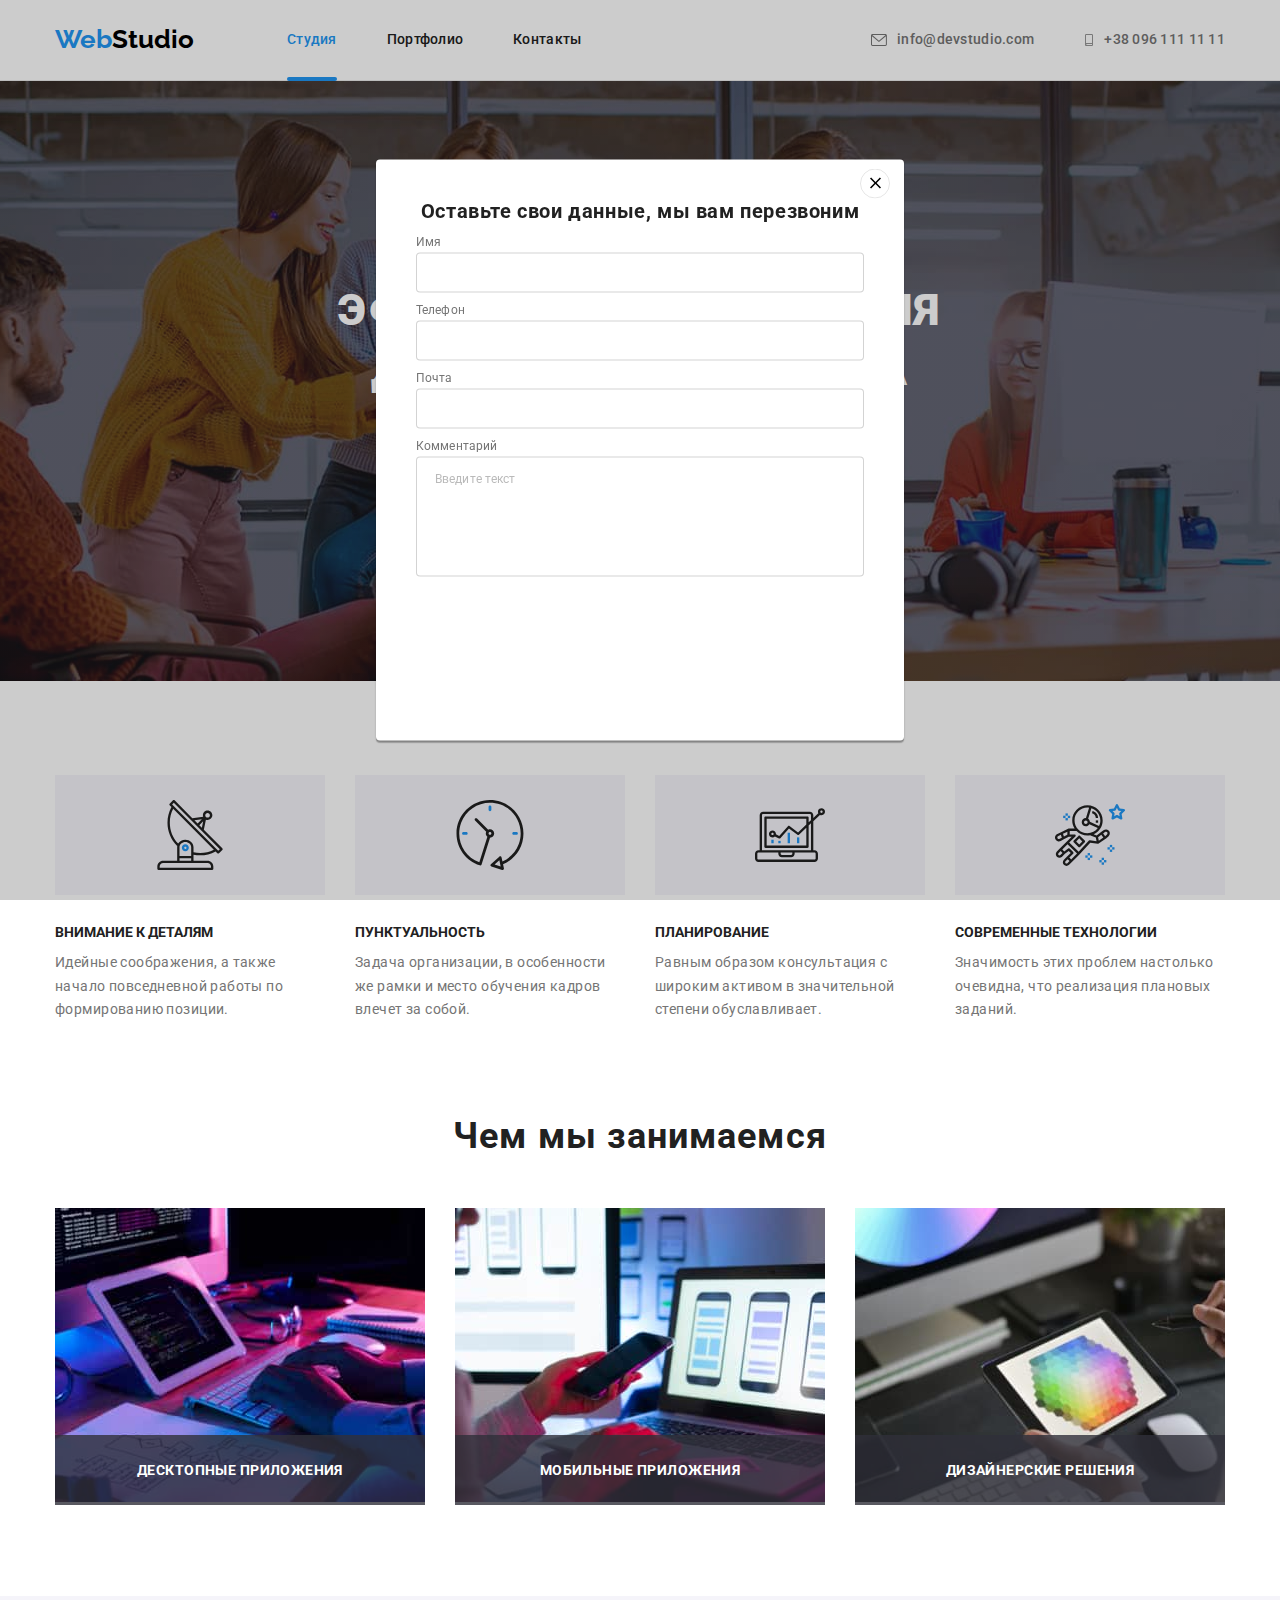
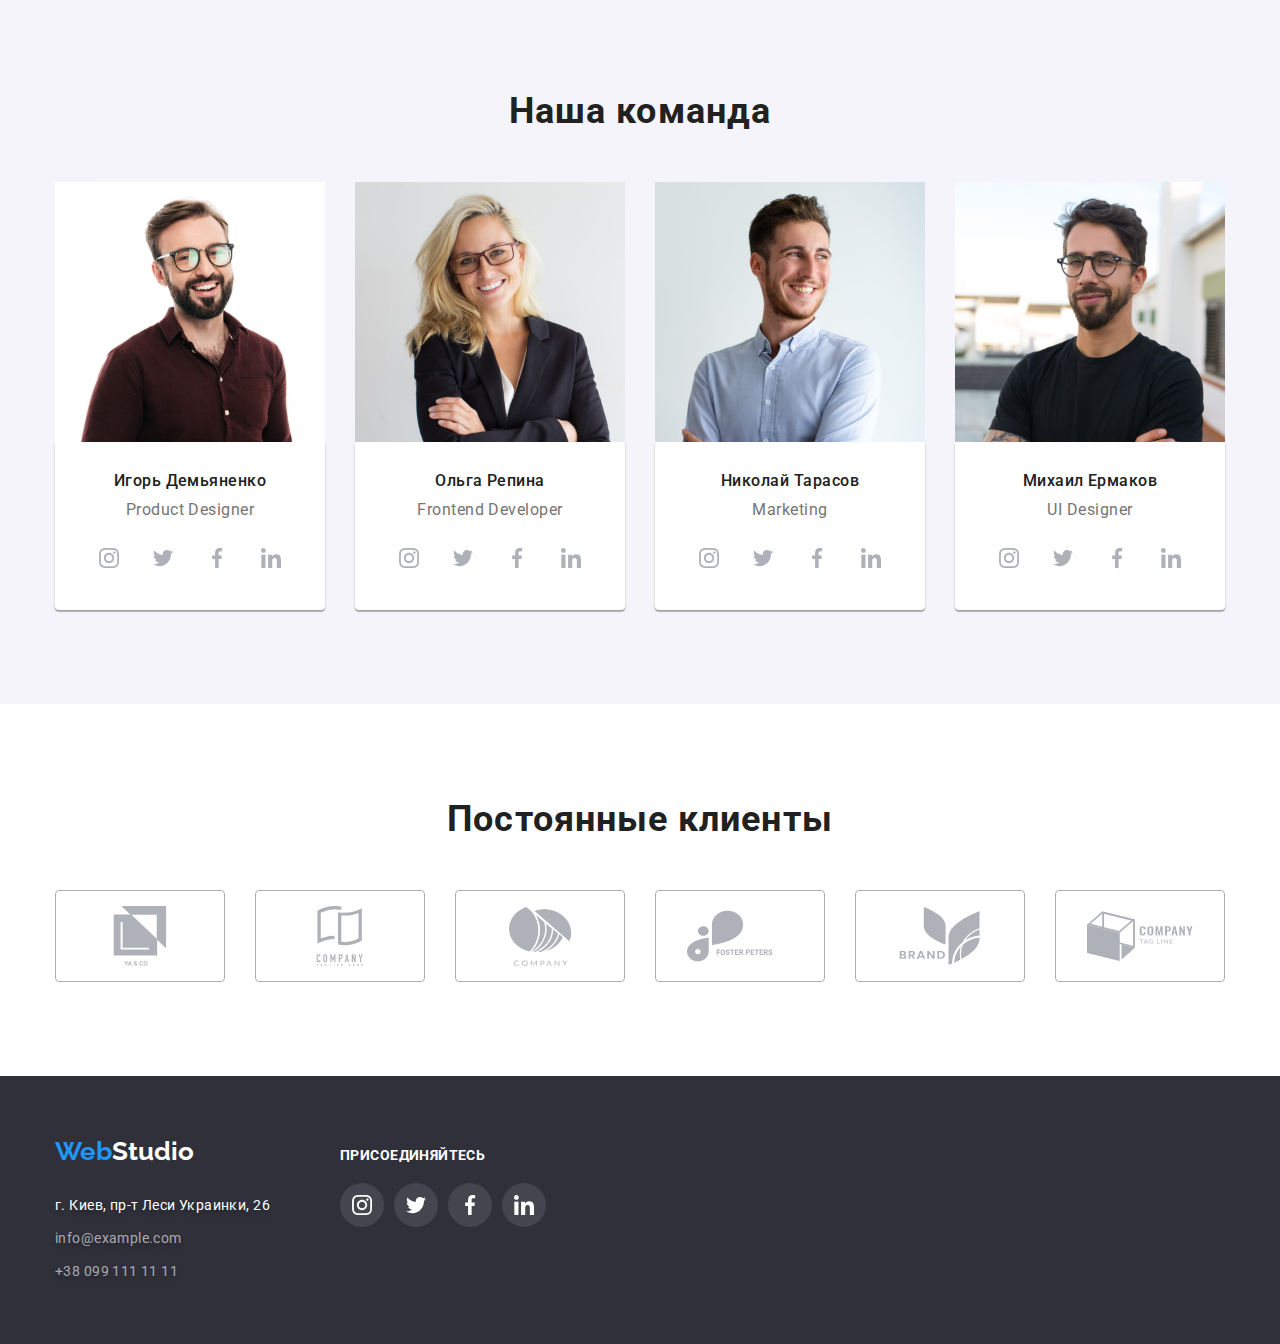
==== index.html @ e06ca054 "new" ====
<!DOCTYPE html>
<html lang="en">

<head>
    <meta charset="UTF-8">
    <meta http-equiv="X-UA-Compatible" content="IE=edge">
    <meta name="viewport" content="width=device-width, initial-scale=1.0">
    <title>Document</title>
    <link href="https://cdnjs.cloudflare.com/ajax/libs/modern-normalize/1.1.0/modern-normalize.min.css"
        rel="stylesheet" />
    <link href="https://fonts.googleapis.com/css2?family=Raleway:wght@700&family=Roboto:wght@400;500;700;900&display=swap"
        rel="stylesheet" />
    <link rel="stylesheet" href="./css/styles.css" />
</head>

<body>

    <header class="header">
        <div class="container navigation">

            <nav class="nav">
                <a class="fst-part-logo logo" href="./index.html">Web<span class="sd-part-logo-hdr">Studio</span>
                </a>

                <ul class="site-nav list">
                    <li class="items"> <a class="current link">Студия</a></li>
                    <li class="items"> <a href="./portfolio.html" class="link">Портфолио</a></li>
                    <li class="items"> <a href="" class="link">Контакты</a></li>
                </ul>
            </nav>


            <ul class="contacts list">
                <li class="items"> <a href="mailto:info@devstudio.com" class="link">
                        <svg class="hdr-icons" width="16" height="12">
                            <use href="./images/icons.svg#icon-envelope"></use>
                        </svg>
                        info@devstudio.com</a>
                </li>
                <li class="items"> <a href="tel:+380961111111" class="link">
                        <svg class="hdr-icons" width="10" height="12">
                            <use href="./images/icons.svg#icon-smartphone">
                            </use>
                        </svg>
                        +38 096 111 11 11</a>
                </li>
            </ul>
        </div>
    </header>


    <main>

        <section class="hero">
            <div class="container">
                <h1 class="hero-header">Эффективные решения для вашего бизнеса</h1>
                <button type="button" class="hero-btn"><span class="hero-btn-words" data-modal-open>Заказать услугу</span></button>
            </div>
            <div class="backdrop" data-modal>
                <div class="modal">
                    <button class="close-button" data-modal-close>
                        <img class="close-icon" src="./images/close.svg" alt="close" /> 
                </button>
               <p class="modal-title">Оставьте свои данные, мы вам перезвоним</p>
               <div class="modal-form">
               <label for="name" class="modal-form-label">Имя</label>
               <input type="text" name="name" id="name" class="modal-form-input" />

               <label for="tel" class="modal-form-label">Телефон</label>
               <input type="tel" name="tel" id="tel" class="modal-form-input" />

               <label for="email" class="modal-form-label">Почта</label>
               <input type="email" name="email" id="email" class="modal-form-input" />
               
               <label for="comment" class="modal-form-label">Комментарий</label>
               <textarea name="text" id="comment" placeholder="Введите текст" class="textarea"></textarea>
            
                 </div>
            </div>
            </div>
        </section>

        <section class="spec">
            <div class="container">

                <h2 class="visually-hidden">Особенности</h2>
                <ul class="list why">
                    <li class="spec-li">
                        <div class="spec-icons-bg">
                            <svg class="spec-icons" width="70" height="70">
                                <use href="./images/icons.svg#icon-antenna">
                                </use>
                            </svg>  
                        </div>
                        <h3 class="spec-title">Внимание к деталям</h3>
                        <p class="spec-text">Идейные соображения, а также начало повседневной работы по формированию
                            позиции.</p>
                    </li>
                    <li class="spec-li">
                        <div class="spec-icons-bg">
                            <svg class="spec-icons" width="70" height="70">
                                <use href="./images/icons.svg#icon-clock">
                                </use>
                            </svg>
                        </div>
                        <h3 class="spec-title">Пунктуальность</h3>
                        <p class="spec-text">Задача организации, в особенности же рамки и место обучения кадров влечет
                            за собой.</p>
                    </li>
                    <li class="spec-li">
                        <div class="spec-icons-bg">
                            <svg class="spec-icons" width="70" height="70">
                                <use href="./images/icons.svg#icon-diagram">
                                </use>
                            </svg>
                        </div>
                        <h3 class="spec-title">Планирование</h3>
                        <p class="spec-text">Равным образом консультация с широким активом в значительной степени
                            обуславливает.</p>
                    </li>
                    <li class="spec-li">
                        <div class="spec-icons-bg">
                            <svg class="spec-icons" width="70" height="70">
                                <use href="./images/icons.svg#icon-astronaut">
                                </use>
                            </svg>
                        </div>
                        <h3 class="spec-title">Современные технологии</h3>
                        <p class="spec-text">Значимость этих проблем настолько очевидна, что реализация плановых
                            заданий.</p>
                    </li>
                </ul>
            </div>
        </section>
        
        <section class="projects">
            <div class="container">
                <h2 class="projects-title">Чем мы занимаемся</h2>
                <ul class="list project-list">
                    <li class="project-img">
                        
                        <div class="img-title">
                        <img src="./images/boxfirst.jpg" alt="рука на клавиатуре" width="370" />
                        <div class="img-name">
                            <p class="img-name-wds">ДЕСКТОПНЫЕ ПРИЛОЖЕНИЯ</p>
                        </div>
                        </div>

                    </li>
                    <li class="project-img">
                        <div class="img-title">
                        <img src="./images/boxsecond.jpg" alt="телефон в руках" width="370" />
                    <div class="img-name">
                        <p class="img-name-wds">Мобильные приложения</p>
                    </div>
                    </div>
                    </li>
                    <li class="project-img">
                        <div class="img-title">
                        <img src="./images/boxthird.jpg" alt="планшет в руках" width="370" />
                    <div class="img-name">
                        <p class="img-name-wds">Дизайнерские решения</p>
                    </div>
                    </div>
                    </li>
                </ul>
            </div>
        </section>

        <section class="teamlist">
            <div class="container">
                <h2 class="team">Наша команда</h2>
                <ul class="list team-mem">
                    <li class="team-option">
                        <img src="./images/igor.jpg" alt="Игорь Демьяненко" width="270" />

                        <div class="team-card">
                            <h3 class="team-name">Игорь Демьяненко</h3>
                            <p class="team-pos">Product Designer</p>

                            <ul class="team-soc-icons list">
                                <li class="team-social"> <a href="www.instagram.com" class="team-soc-links">
                                        <svg class="social-icons" width="20" height="20">
                                            <use href="./images/icons.svg#icon-instagram">
                                            </use>
                                        </svg></a></li>
                                <li class="team-social"> <a href="www.twitter.com" class="team-soc-links">
                                        <svg class="social-icons" width="20" height="20">
                                            <use href="./images/icons.svg#icon-twitter">
                                            </use>
                                        </svg></a></li>
                                <li class="team-social"> <a href="www.facebook.com" class="team-soc-links">
                                        <svg class="social-icons" width="20" height="20">
                                            <use href="./images/icons.svg#icon-facebook">
                                            </use>
                                        </svg></a></li>
                                <li class="team-social"> <a href="www.linkedin.com" class="team-soc-links">
                                        <svg class="social-icons" width="20" height="20">
                                            <use href="./images/icons.svg#icon-linkedin">
                                            </use>
                                        </svg></a></li>
                            </ul>
                        </div>
                    </li>

                    <li class="team-option">
                        <img src="./images/olga.jpg" alt="Ольга Репина" width="270" />
                        <div class="team-card">
                            <h3 class="team-name">Ольга Репина</h3>
                            <p class="team-pos">Frontend Developer</p>
                            <ul class="team-soc-icons list">
                                <li class="team-social"> <a href="www.instagram.com" class="team-soc-links">
                                        <svg class="social-icons" width="20" height="20">
                                            <use href="./images/icons.svg#icon-instagram">
                                            </use>
                                        </svg></a></li>
                                <li class="team-social"> <a href="www.twitter.com" class="team-soc-links">
                                        <svg class="social-icons" width="20" height="20">
                                            <use href="./images/icons.svg#icon-twitter">
                                            </use>
                                        </svg></a></li>
                                <li class="team-social"> <a href="www.facebook.com" class="team-soc-links">
                                        <svg class="social-icons" width="20" height="20">
                                            <use href="./images/icons.svg#icon-facebook">
                                            </use>
                                        </svg></a></li>
                                <li class="team-social"> <a href="www.linkedin.com" class="team-soc-links">
                                        <svg class="social-icons" width="20" height="20">
                                            <use href="./images/icons.svg#icon-linkedin">
                                            </use>
                                        </svg></a></li>
                            </ul>
                        </div>
                    </li>

                    <li class="team-option">
                        <img src="./images/nikolay.jpg" alt="Николай Тарасов" width="270" />
                        <div class="team-card">
                            <h3 class="team-name">Николай Тарасов</h3>
                            <p class="team-pos">Marketing</p>
                            <ul class="team-soc-icons list">
                                <li class="team-social"> <a href="www.instagram.com" class="team-soc-links">
                                        <svg class="social-icons" width="20" height="20">
                                            <use href="./images/icons.svg#icon-instagram">
                                            </use>
                                        </svg></a></li>
                                <li class="team-social"> <a href="www.twitter.com" class="team-soc-links">
                                        <svg class="social-icons" width="20" height="20">
                                            <use href="./images/icons.svg#icon-twitter">
                                            </use>
                                        </svg></a></li>
                                <li class="team-social"> <a href="www.facebook.com" class="team-soc-links">
                                        <svg class="social-icons" width="20" height="20">
                                            <use href="./images/icons.svg#icon-facebook">
                                            </use>
                                        </svg></a></li>
                                <li class="team-social"> <a href="www.linkedin.com" class="team-soc-links">
                                        <svg class="social-icons" width="20" height="20">
                                            <use href="./images/icons.svg#icon-linkedin">
                                            </use>
                                        </svg></a></li>
                            </ul>
                        </div>
                    </li>

                    <li class="team-option">
                        <img src="./images/mixail.jpg" alt="Михаил Ермаков" width="270" />
                        <div class="team-card">
                            <h3 class="team-name">Михаил Ермаков</h3>
                            <p class="team-pos">UI Designer</p>
                            <ul class="team-soc-icons list">
                                <li class="team-social"> <a href="www.instagram.com" class="team-soc-links">
                                        <svg class="social-icons" width="20" height="20">
                                            <use href="./images/icons.svg#icon-instagram">
                                            </use>
                                        </svg></a></li>
                                <li class="team-social"> <a href="www.twitter.com" class="team-soc-links">
                                        <svg class="social-icons" width="20" height="20">
                                            <use href="./images/icons.svg#icon-twitter">
                                            </use>
                                        </svg></a></li>
                                <li class="team-social"> <a href="www.facebook.com" class="team-soc-links">
                                        <svg class="social-icons" width="20" height="20">
                                            <use href="./images/icons.svg#icon-facebook">
                                            </use>
                                        </svg></a></li>
                                <li class="team-social"> <a href="www.linkedin.com" class="team-soc-links">
                                        <svg class="social-icons" width="20" height="20">
                                            <use href="./images/icons.svg#icon-linkedin">
                                            </use>
                                        </svg></a></li>
                            </ul>
                        </div>
                    </li>
                </ul>
            </div>
        </section>

        <section class="clients-section">
            <div class="container">
                <h2 class="clients-title">Постоянные клиенты</h2>
                <ul class="clients-list list">
                    <li class="clients-list-items"><a href="" class="client-links"><svg class="cl-logo" width="106"
                                height="60">
                                <use href="./images/icons.svg#icon-logo-1 "></use>
                            </svg></a></li>
                    <li class="clients-list-items"><a href="" class="client-links"><svg class="cl-logo" width="106"
                                height="60">
                                <use href="./images/icons.svg#icon-logo-2"></use>
                            </svg></a></li>
                    <li class="clients-list-items"><a href="" class="client-links"><svg class="cl-logo" width="106"
                                height="60">
                                <use href="./images/icons.svg#icon-logo-3"></use>
                            </svg>
                        </a>
                    </li>
                    <li class="clients-list-items">
                        <a href="" class="client-links"><svg class="cl-logo" width="106" height="60">
                                <use href="./images/icons.svg#icon-logo-4"></use>
                            </svg></a>
                    </li>

                    <li class="clients-list-items"><a href="" class="client-links"><svg class="cl-logo" width="106"
                                height="60">
                                <use href="./images/icons.svg#icon-logo-5"></use>
                            </svg>
                        </a></li>
                    <li class="clients-list-items"><a href="" class="client-links"><svg class="cl-logo" width="106"
                                height="60">
                                <use href="./images/icons.svg#icon-logo-6"></use>
                            </svg></a></li>
                </ul>
            </div>
        </section>
    </main>


    <footer class="ftr">

        <div class="container ftr-cont">

            <div class="ftr-logo-container">
                <a class="fst-part-logo logo" href="/">Web<span class="sd-part-logo-ftr">Studio</span></a>
                <address class="address list">
                    г. Киев, пр-т Леси Украинки, 26
                    <ul class="address-ftr list">
                        <li>
                            <a href="mailto:info@example.com" class="ftr-link">info@example.com</a>
                        </li>
                        <li>
                            <a href="tel:+380991111111">+38 099 111 11 11</a>
                        </li>
                    </ul>
                </address>
            </div>

            <div class="ftr-social">
                <p class="ftr-social-title">Присоединяйтесь</p>
                <ul class="ftr-social-list list">
                    <li class="ftr-soc-li"> <a href="www.instagram.com" class="ftr-soc-links">
                            <svg class="social-icons" width="20" height="20">
                                <use href="./images/icons.svg#icon-instagram">
                                </use>
                            </svg></a>
                    </li>
                    <li class="ftr-soc-li"> <a href="www.twitter.com" class="ftr-soc-links">
                            <svg class="social-icons" width="20" height="20">
                                <use href="./images/icons.svg#icon-twitter">
                                </use>
                            </svg></a></li>
                    <li class="ftr-soc-li"> <a href="www.facebook.com" class="ftr-soc-links">
                            <svg class="social-icons" width="20" height="20">
                                <use href="./images/icons.svg#icon-facebook">
                                </use>
                            </svg></a></li>
                    <li class="ftr-soc-li"> <a href="www.linkedin.com" class="ftr-soc-links">
                            <svg class="social-icons" width="20" height="20">
                                <use href="./images/icons.svg#icon-linkedin">
                                </use>
                            </svg></a></li>
                </ul>
            </div>
        </div>
    </footer>
    <script src="./js/modal.js"></script>
</body>

</html>
---- css/styles.css ----
/* main text color rgba(117, 117, 117, 1) */
/* second text color rgba(33, 33, 33, 1) */
/* logo first part and btn rgba(33, 150, 243, 1)*/
/* btn hover color  rgba(24, 140, 232, 1) */
/* logo second part hdr rgba(0, 0, 0, 1)*/
/* logo second part ftr rgba(255, 255, 255, 1)*/
/* main background rgba(255, 255, 255, 1) */
/* second background rgba(245, 244, 250, 1) */
/* ftr and hero background rgba(47, 48, 58, 1) */

.visually-hidden {
    position: absolute;
    width: 1px;
    height: 1px;
    margin: -1px;
    border: 0;
    padding: 0;
    white-space: nowrap;
    clip: rect(0 0 0 0);
    overflow: hidden;
}

p,
h1,
h2,
h3,
ul,
li {
    margin: 0px;
    padding: 0px;
}

:root {
    --main-text-color: rgba(117, 117, 117, 1);
    --second-text-color: rgba(33, 33, 33, 1);
    --main-background-color: rgba(255, 255, 255, 1);
    --second-background: rgba(245, 244, 250, 1);
    --logo-first-part-and-btn: rgba(33, 150, 243, 1);
    --portfolio-card-background: rgba(238, 238, 238, 1);
    --social-icons-color: #AFB1B8;
}



body {
    background-color: var(--main-background-color);
    color: var(--main-text-color);
    font-family: Roboto, Raleway, sans-serif;
}


img {
    display: block;
}


.list {
    list-style: none;
}

.container {
    width: 1200px;
    padding-left: 15px;
    padding-right: 15px;
    margin-left: auto;
    margin-right: auto;
}



/* HEAD */

.header {
    border-bottom: 1px solid #ECECEC;
}


/* logo */

.fst-part-logo {
    color: #2196F3
}

.sd-part-logo-hdr {
    color: #000000
}


.logo {
    text-decoration-line: none;
    font-family: Raleway;
    font-weight: 700;
    font-size: 26px;
    line-height: 1.2;
}

.ftr a {
    display: block;
}


/* site navigation */

.site-nav {
    display: flex;
    align-items: center;
    margin-left: 93px;
}



.site-nav .link {
    display: block;
    padding-top: 32px;
    padding-bottom: 32px;
    color: var(--second-text-color);
    font-weight: 500;
    font-size: 14px;
    line-height: 1.14;
    letter-spacing: 0.02em;
    text-decoration: none;
}

.site-nav .current {
    position: relative;
    color: #2196F3;
}

.site-nav .current::after {
    content: "";
    position: absolute;
    display: block;
    width: 100%;
    height: 4px;
    
    background: #2196F3;
    border-radius: 2px;
    border-bottom: 0;
    bottom: -1px;
}

.site-nav .items {
    margin-right: 50px;
}

.site-nav .items:last-child {
    margin-right: 0px;
}


.site-nav a:hover,
.site-nav a:focus {
    color: #2196F3;
}

.nav {
    display: flex;
    align-items: center;
}



/* contacts */

.contacts {
    display: flex;
    align-items: center;
    margin-left: auto;
}

.contacts .link {
    display: flex;
    align-items: center;
    padding-top: 32px;
    padding-bottom: 32px;
    
    color: var(--main-text-color);
    font-weight: 500;
    font-size: 14px;
    line-height: 1.14;
    letter-spacing: 0.02em;
    text-decoration: none;
}

.link:hover,
.link:focus {
    color: #2196F3;
}

.link:hover .hdr-icons {
    fill: #2196F3;
}

.contacts .items {
    margin-right: 50px;
}

.contacts .items:last-child {
    margin-right: 0px;
}

.hdr-icons {
    margin-right: 10px;
    fill: #757575;
}


.navigation {
    display: flex;
    align-items: center;
}

.link {
    transition: 250ms cubic-bezier(0.4, 0, 0.2, 1);
}


/* HERO section */

.hero {
    background-color: rgba(47, 48, 58, 1);
    text-align: center;
    padding-top: 200px;
    padding-bottom: 200px;
    background-image: linear-gradient(rgba(47, 48, 58, 0.4),
            rgba(47, 48, 58, 0.4)),
        url(../images/hero-bg.jpg);
    background-repeat: no-repeat;
    background-size: cover;
    background-position: center;
    max-width: 1600px;
    margin-left: auto;
    margin-right: auto;
}

.hero-header {
    color: rgba(255, 255, 255, 1);
    font-weight: 900;
    font-size: 44px;
    line-height: 1.36;
    max-width: 700px;
    letter-spacing: 0.06em;
    text-transform: uppercase;
    padding-bottom: 0px;
    margin-left: auto;
    margin-right: auto;
}

.hero-btn {
    box-sizing: border-box;
    background-color: rgba(33, 150, 243, 1);
    width: 200px;
    height: 50px;
    margin-top: 30px;
    border-radius: 4px;
    box-shadow: 0px 4px 4px rgba(0, 0, 0, 0.15);
}

.hero-btn:hover {
    background-color: rgba(24, 140, 232, 1);
}

.hero-btn-words {
    color: var(--main-background-color);
    font-weight: 700;
    font-size: 16px;
    line-height: 1.87;
    font-style: normal;
    text-align: center;
    letter-spacing: 0.06em;
}

.backdrop {
    position: fixed;
    top: 0;
    left: 0;
    width: 100%;
    height: 100%;
    opacity: 1;
    z-index: 1;
    background-color: rgba(0, 0, 0, 0.2);

    transition: opacity 250ms cubic-bezier(0.4, 0, 0.2, 1), visibility 250ms cubic-bezier(0.4, 0, 0.2, 1);
}

.backdrop.is-hidden {
    opacity: 0;
    pointer-events: none;
    visibility: hidden;
}

.modal {
    /* position: relative; */
    width: 528px;
    height: 581px;
    background: #FFFFFF;
    box-shadow: 0px 1px 3px rgba(0, 0, 0, 0.12), 0px 1px 1px rgba(0, 0, 0, 0.14), 0px 2px 1px rgba(0, 0, 0, 0.2);
    border-radius: 4px;
    position: absolute;
    top: 50%;
    left: 50%;
    transform: translate(-50%, -50%);

    transition: transform 250ms cubic-bezier(0.4, 0, 0.2, 1),
        visibility 250ms cubic-bezier(0.4, 0, 0.2, 1);
}


.close-button {
    /* position: absolute; */
    display: block;
    margin-left: auto;
    margin-right: 8px;
    margin-top: 8px;
    margin-bottom: auto;
    background-color: #fff; 
    border-style: none;

    transition: transform 250ms cubic-bezier(0.4, 0, 0.2, 1),
        visibility 250ms cubic-bezier(0.4, 0, 0.2, 1);
}

.modal-title {
    font-family: 'Roboto';
    font-style: normal;
    font-weight: 700;
    font-size: 20px;
    line-height: 23px;
    text-align: center;
    letter-spacing: 0.03em;
    margin-bottom: 12px;
    
    
    color: var(--second-text-color);
}

.modal-form {
    display: flex;
    justify-content: center;
    flex-direction: column;
    padding-left: 40px;
    padding-right: 40px;
}

.modal-form-label {
    width: 25px;
    height: 14px;
    margin-bottom: 4px;
    font-family: 'Roboto';
    font-style: normal;
    font-weight: 400;
    font-size: 12px;
    line-height: 14px;
    letter-spacing: 0.01em;
    color: #757575;
}

.modal-form-input {
    box-sizing: border-box;
    width: 448px;
    height: 40px;
    border: 1px solid rgba(33, 33, 33, 0.2);
    border-radius: 4px;
    /* color: background: rgba(33, 33, 33, 0.2);; */
    margin-bottom: 10px;
}

 .textarea {
    resize: none;
    box-sizing: border-box;
    width: 448px;
    height: 120px;

    border: 1px solid rgba(33, 33, 33, 0.2);
    border-radius: 4px;
}

.textarea::placeholder {
    padding: 12px 16px;
    font-family: 'Roboto';
    font-style: normal;
    font-weight: 400;
    font-size: 12px;
    line-height: 14px;
    letter-spacing: 0.01em;
    
    color: rgba(117, 117, 117, 0.5);
}

.spec {
    padding-top: 94px;
    padding-bottom: 94px;
}


.spec-title {
    color: var(--second-text-color);
}


.spec-title {
    font-weight: 700;
    font-size: 14px;
    line-height: 1.14;
    text-transform: uppercase;
    margin-bottom: 10px;
}


.spec-text {
    color: var(--main-text-color);
    width: 270px;
    font-style: normal;
    font-weight: 400;
    font-size: 14px;
    line-height: 1.71;
    letter-spacing: 0.03em;
}

.why {
    display: flex;
    align-items: center;
    margin-top: 0px;
    margin-bottom: 0px;
}

.spec-li {
    margin-right: 30px;
}

.spec-li:last-child {
    margin-right: 0px;
}

.spec-icons {
    display: block;
}

.spec-icons-bg {
    display: flex;
    justify-content: center;
    align-items: center;
    width: 270px;
    height: 120px;
    margin-bottom: 30px;
    background-color: var(--second-background);
}

/* PROJECTS */

.projects {
    padding-bottom: 94px;
}

.projects-title {
    color: var(--second-text-color);
    font-weight: 700;
    font-style: normal;
    font-size: 36px;
    line-height: 1.16;
    text-align: center;
    letter-spacing: 0.03em;
    margin-bottom: 50px;
}

.project-list {
    display: flex;
    align-items: center;
}

.project-img {
    margin-right: 30px;
}

.project-img:last-child {
    margin-right: 0px;
}

.img-name {
    position: absolute;
    width: 370px;
    height: 70px;
    top: 1435px;
    background: rgba(47, 48, 58, 0.8);
}

.img-name-wds {
    font-style: normal;
    font-weight: 700;
    font-size: 14px;
    line-height: 16px;
    text-align: center;
    letter-spacing: 0.03em;
    text-transform: uppercase;
    padding-top: 27px;
    padding-bottom: 27px;
    color: rgba(255, 255, 255, 1)
}


/* TEAM */

.team-mem {
    display: flex;
    align-items: center;
}


.teamlist {
    background-color: var(--second-background);
    padding-top: 94px;
    padding-bottom: 94px;
}


.team {
    color: var(--second-text-color);
    font-weight: 700;
    font-size: 36px;
    line-height: 42px;
    text-align: center;
    letter-spacing: 0.03em;
    margin-bottom: 50px;
}


.team-name {
    color: var(--second-text-color);
    font-style: normal;
    font-weight: 500;
    font-size: 16px;
    line-height: 1.18;
    letter-spacing: 0.03em;
    margin-bottom: 10px;
}

.team-pos {
    font-weight: 400;
    font-style: normal;
    font-size: 16px;
    line-height: 1.18;
    letter-spacing: 0.03em;
}

.team-card {
    background-color: #FFFFFF;
    width: 270px;
    text-align: center;
    padding-top: 30px;
    padding-bottom: 30px;
    padding-left: 32px;
    padding-right: 32px;
    box-shadow: 0px 1px 3px rgba(0, 0, 0, 0.12), 0px 1px 1px rgba(0, 0, 0, 0.14), 0px 2px 1px rgba(0, 0, 0, 0.2);
    border-radius: 0px 0px 4px 4px;
}

.team-mem .team-option {
    margin-right: 30px;
}

.team-mem .team-option:last-child {
    margin-right: 0px;
}

.team-soc-icons {
    display: flex;
    justify-content: center;

    margin-top: 16px;
}

.team-soc-links {
    display: flex;
    justify-content: center;
    align-items: center;
    width: 44px;
    height: 44px;
    margin-top: 0;
    margin-bottom: 0;
    border-radius: 50%;
    fill: var(--social-icons-color);
    transition: 250ms cubic-bezier(0.4, 0, 0.2, 1);
}

.team-social {
    margin-right: 10px;
}

.team-social:last-child {
    margin-right: 0px;
}

.team-soc-links:hover,
.team-soc-links:focus {
    background-color: var(--logo-first-part-and-btn);
    fill: #FFFFFF;
}


/* CLIENTS section */

.clients-section {
    padding-top: 94px;
    padding-bottom: 94px;
}

.clients-list {
    display: flex;
    justify-content: center;
    margin-left: auto;
    margin-right: auto;
}

.clients-title {
    text-align: center;
    margin-bottom: 50px;
    font-style: normal;
    font-weight: 700;
    font-size: 36px;
    line-height: 42px;
    letter-spacing: 0.03em;
    color: var(--second-text-color);
}

.clients-list-items {
    margin-right: 30px;
}

.clients-list-items:last-child {
    margin-right: 0px;
}

.client-links {
    display: flex;
    align-items: center;
    justify-content: center;
    border: 1px solid #AFB1B8;
    border-radius: 4px;
    width: 170px;
    height: 92px;
}

.client-links:hover,
.client-links:focus {
    border-color: rgba(33, 150, 243, 1);
}

.cl-logo {
    fill: #AFB1B8;
    transition: 250ms cubic-bezier(0.4, 0, 0.2, 1);
}

.client-links:hover .cl-logo {
    fill: #2196F3;
}

.client-links:focus .cl-logo {
    fill: #2196F3;
    border-color: rgba(33, 150, 243, 1);
}


.ftr-cont a {
    display: block;
}


.ftr {
    background-color: #2F303A;
    padding-top: 60px;
    padding-bottom: 60px;
}

.ftr-cont {
    display: flex;
    align-items: baseline;
}

.ftr-social-list {
    display: flex;
    align-items: center;
}


.ftr-social-title {
    display: block;
    font-style: normal;
    font-weight: 700;
    font-size: 14px;
    line-height: 16px;
    letter-spacing: 0.03em;
    text-transform: uppercase;
    color: var(--main-background-color);
    margin-bottom: 20px;
}

.ftr-social {
    margin-left: 70px;
}

.ftr-soc-li a {
    display: flex;
    justify-content: center;
    align-items: center;
    width: 44px;
    height: 44px;
    margin-bottom: 0;
    border-radius: 50%;
    background-color: rgba(255, 255, 255, 0.1);
    fill: #FFFFFF;
}

.ftr-soc-li {
    margin-right: 10px;
    transition: transform 250ms cubic-bezier(0.4, 0, 0.2, 1);
}

.ftr-soc-li:last-child {
    margin-right: 0px;
}


.ftr-soc-li a:hover,
.ftr-soc-li a:focus {
    background-color: #2196F3;
    fill: #FFFFFF;
}


.sd-part-logo-ftr {
    color: #FFFFFF;
}

.ftr-soc-links {
    transition: 250ms cubic-bezier(0.4, 0, 0.2, 1);
}

.address {
    color: #FFFFFF;
    margin-top: 27px;
}

.address {
    font-weight: 400;
    font-size: 14px;
    line-height: 1.71;
    font-style: normal;
    letter-spacing: 0.03em;
    text-shadow: 0px 4px 4px rgba(0, 0, 0, 0.25);
}


.address-ftr li {
    /* margin-top: 9px; */
    margin-bottom: 9px;
}

.address-ftr li:last-child {
    margin-bottom: 0px;
}

.address-ftr a {
    color: rgba(255, 255, 255, 0.6);
    letter-spacing: 0.03em;
}



/* PORTFOLIO page */


.section-filter {
    padding-top: 94px;
    padding-bottom: 94px;
}


.portfolio-filter {
    display: flex;
    justify-content: center;
    margin-bottom: 50px;
}

.portfolio-filter li {
    margin-right: 8px;
}

.portfolio-filter li:last-child {
    margin-right: 0px;
}

.portfolio-filter button {
    background-color: var(--second-background);
    color: var(--main-text-color);
}


.portfolio-filter button:hover,
.portfolio-filter button:focus {
    background-color: var(--logo-first-part-and-btn);
    color: var(--main-background-color);
    box-shadow: 0px 3px 1px rgba(0, 0, 0, 0.1), 0px 1px 2px rgba(0, 0, 0, 0.08), 0px 2px 2px rgba(0, 0, 0, 0.12);
}


button {
    cursor: pointer;
}



.portfolio-filter button {
    color: var(--second-text-color);
    font-weight: 500;
    font-size: 16px;
    line-height: 1.62;
    padding-top: 6px;
    padding-bottom: 6px;
    padding-left: 22px;
    padding-right: 22px;
    border-radius: 4px;
    border: none;
}

.btn-hover {
    transition: 250ms cubic-bezier(0.4, 0, 0.2, 1);
}

.filter-result {
    display: flex;
    flex-wrap: wrap;
}

.result-items {
    display: block;
    background-color: var(--main-background-color);
    width: 370px;
    height: 404px;
    margin-bottom: 30px;
    margin-right: 30px;
}

.result-items:nth-child(3n) {
    margin-right: 0;
}

.result-items:nth-last-child(-n+3) {
    margin-bottom: 0px;
}


.card-name {
    color: var(--second-text-color);
    font-weight: 700;
    font-size: 18px;
    line-height: 2;
    font-style: normal;
    letter-spacing: 0.06em;
    text-decoration-line: none;
    margin-bottom: 4px;
}

.card-disc {
    font-weight: 400;
    font-style: normal;
    font-size: 16px;
    line-height: 1.87;
    letter-spacing: 0.03em;
}


.result-link {
    display: inline-block;
    text-decoration-line: none;
    color: var(--main-text-color);  
}


.result-card {
    border: 1px solid #EEEEEE;
    border-top: none;
    padding-top: 20px;
    padding-bottom: 20px;
    padding-left: 24px;
    padding-right: 24px;
}

.result-link:hover,
.result-link:focus {
    box-shadow: 0px 1px 1px rgba(0, 0, 0, 0.12), 0px 4px 4px rgba(0, 0, 0, 0.06), 1px 4px 6px rgba(0, 0, 0, 0.16);
    
}


.hover-action::before {
    content: "";
    display: inline-block;
    position: absolute;
    width: 370px;
    height: 294px;
    top: 0;
    left: 0;
    background: rgba(33, 150, 243, 0.9);
        /* opacity: 0;  */    
    transform: translateY(100%); 
    transition: 250ms cubic-bezier(0.4, 0, 0.2, 1);
}   



.hover-text {
    position: absolute;

    transform: translateY(100%);
    transition: 250ms cubic-bezier(0.4, 0, 0.2, 1);
    top: 0;
    left: 0;
    text-align: left;
    padding-top: 63px;
    padding-top: 63px;
    padding-right: 24px;
    padding-left: 24px;
    font-style: normal;
    font-weight: 400;
    font-size: 18px;
    line-height: 28px;
    letter-spacing: 0.03em;
    color: #FFFFFF;
}

.result-link:hover .hover-text {
    transform: translateY(0);
 
}

.result-link:hover .hover-action::before {
transform: translateY(0);
}


.result-hover {
    position: relative;
    overflow: hidden;
}


.address-ftr a {
    text-decoration-line: none;
}

.address ul {
    margin-top: 9px;
}
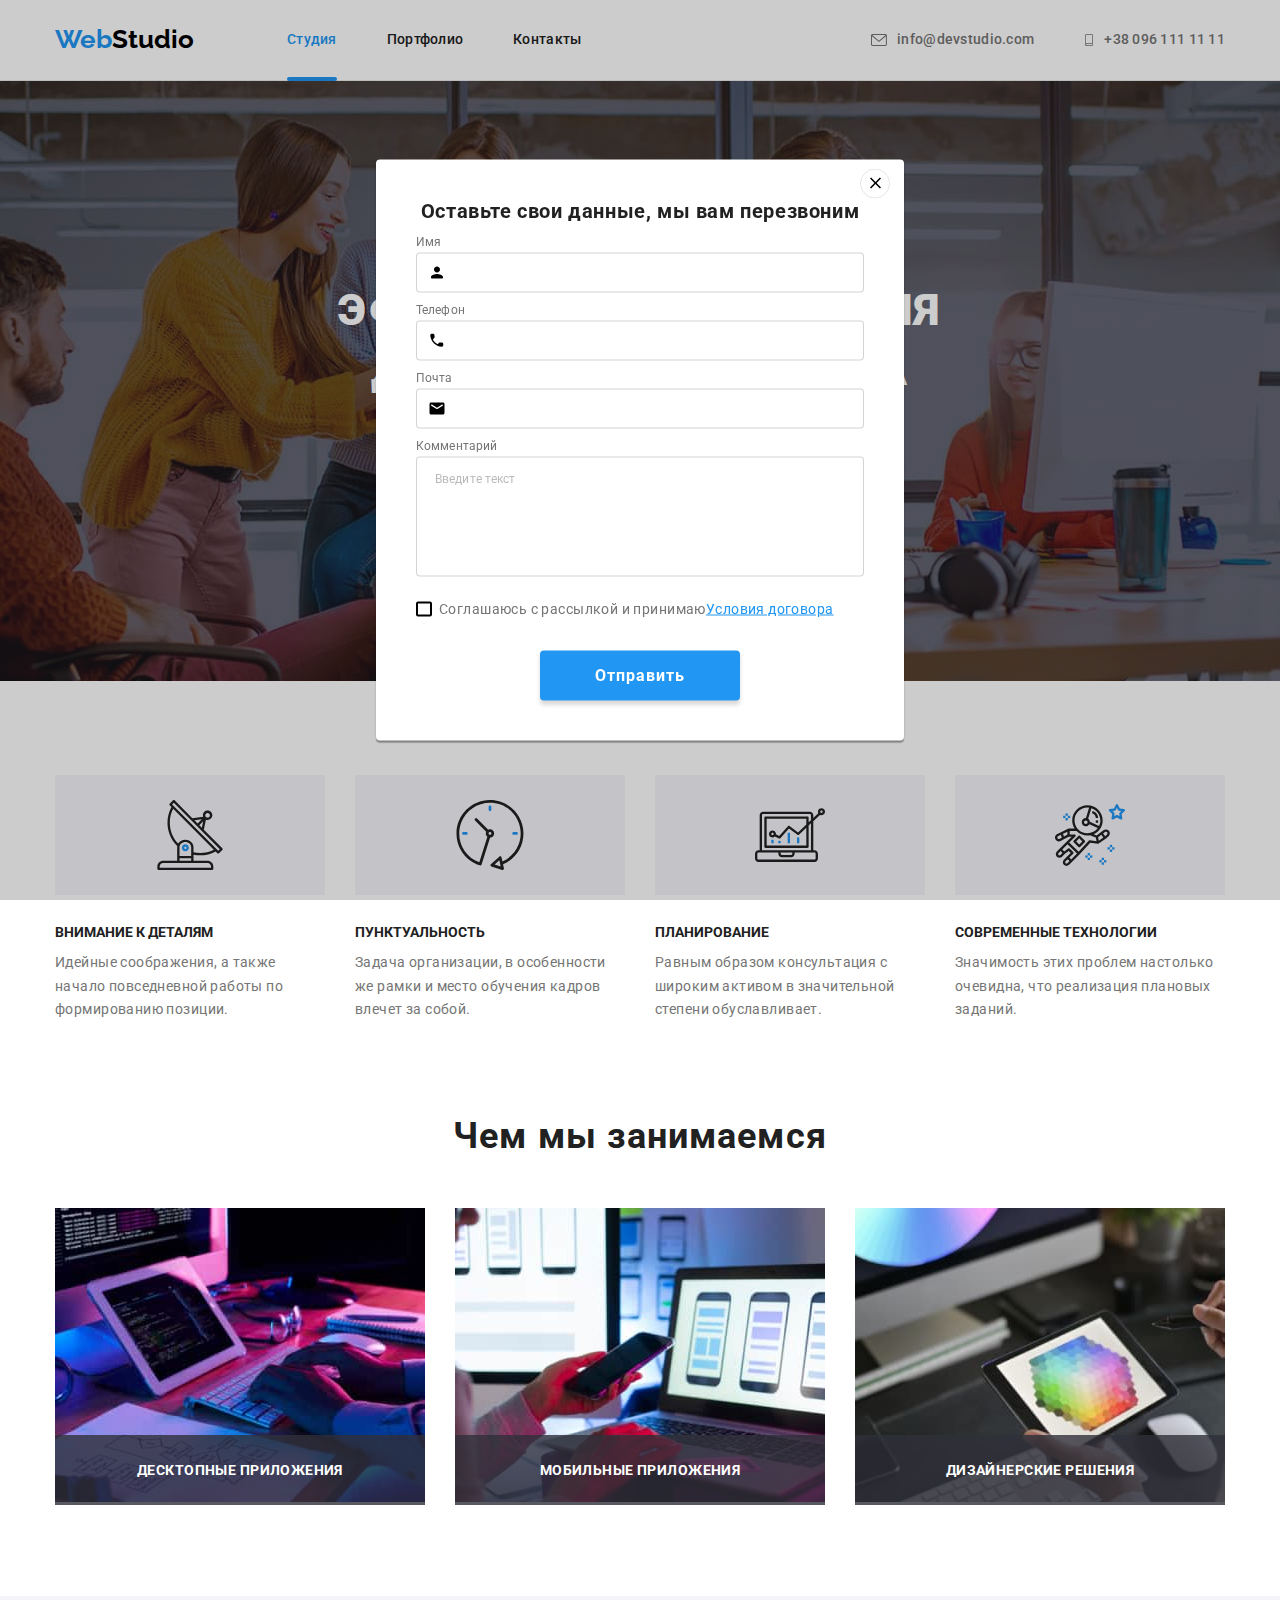
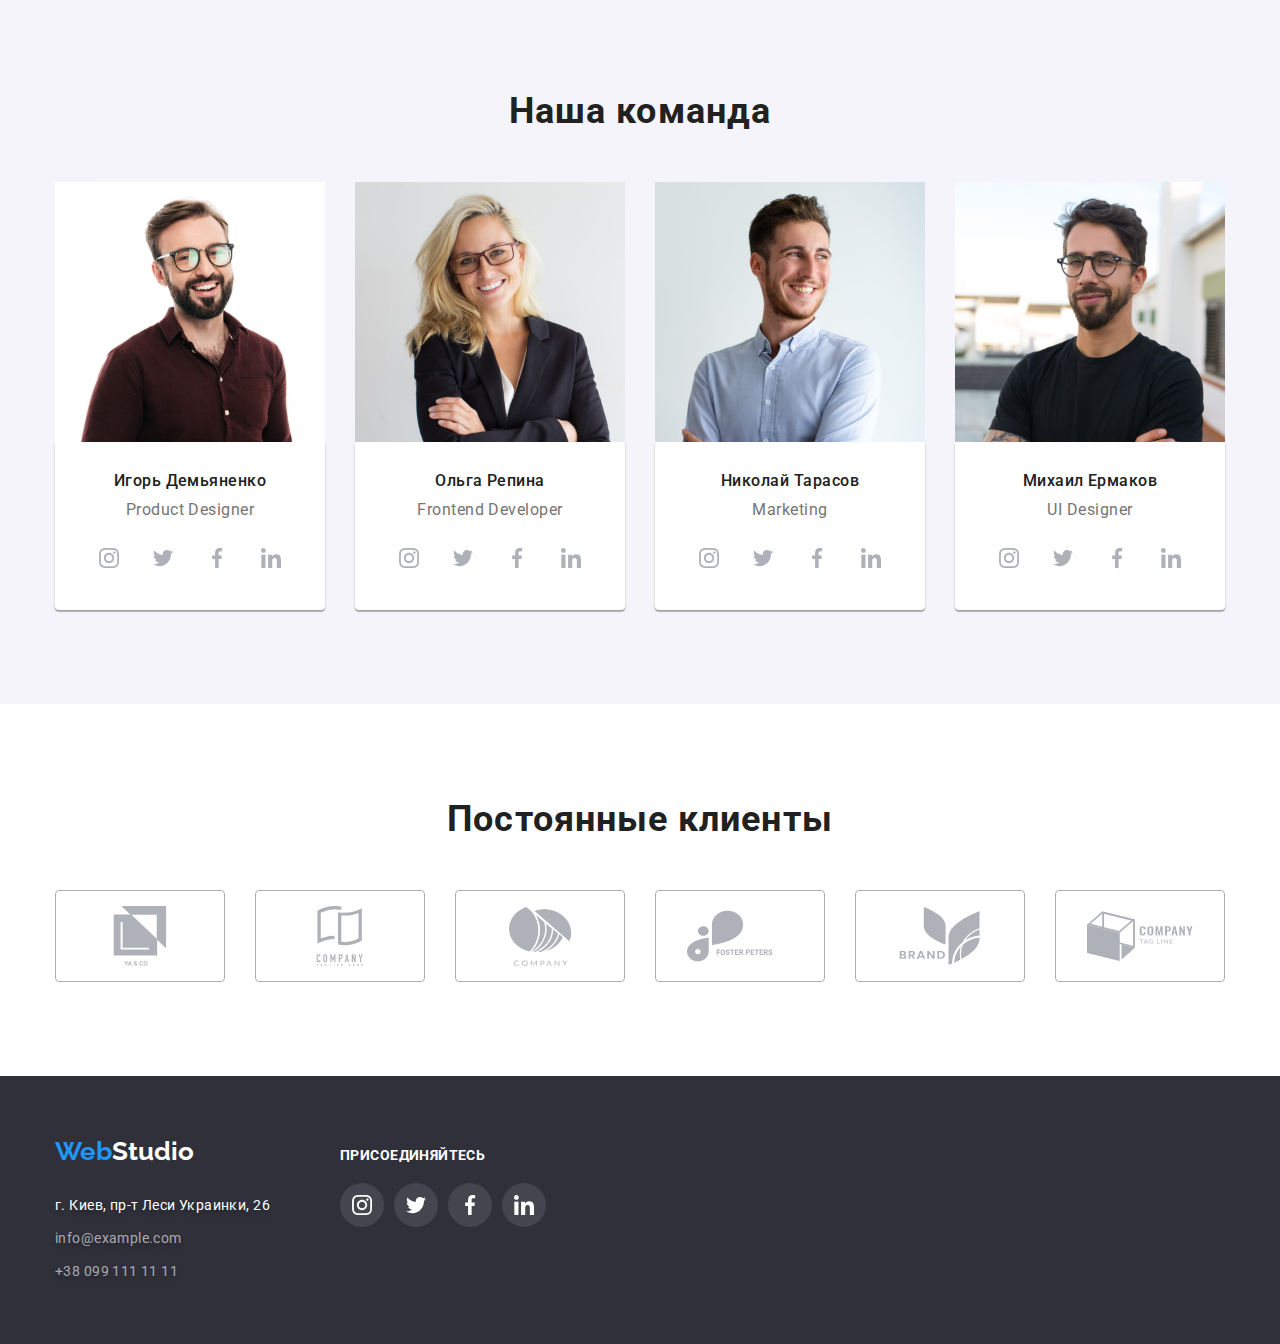
==== commit 72031fca: "edited" ====
--- a/index.html
+++ b/index.html
@@ -62,20 +62,60 @@
                         <img class="close-icon" src="./images/close.svg" alt="close" /> 
                 </button>
                <p class="modal-title">Оставьте свои данные, мы вам перезвоним</p>
+               
+               <form>
                <div class="modal-form">
+
                <label for="name" class="modal-form-label">Имя</label>
+               <div class="input-icon">
                <input type="text" name="name" id="name" class="modal-form-input" />
-
+               <svg class="modal-form-icons" width="18" height="18">
+                   <use href="./images/icons.svg#icon-person-black"></use>
+               </svg>
+               </div>
+
+            
                <label for="tel" class="modal-form-label">Телефон</label>
+               <div class="input-icon">
                <input type="tel" name="tel" id="tel" class="modal-form-input" />
+               <svg class="modal-form-icons" width="18" height="18">
+               <use href="./images/icons.svg#icon-phone-black"></use>
+               </svg>
+               </div>
+
 
                <label for="email" class="modal-form-label">Почта</label>
+               <div class="input-icon">
                <input type="email" name="email" id="email" class="modal-form-input" />
-               
+               <svg class="modal-form-icons" width="18" height="18">
+                <use href="./images/icons.svg#icon-email-black"></use>
+                </svg>
+                </div>
+
+
                <label for="comment" class="modal-form-label">Комментарий</label>
                <textarea name="text" id="comment" placeholder="Введите текст" class="textarea"></textarea>
             
-                 </div>
+               <div class="modal-checkbox">
+               
+               <input 
+               type="checkbox" 
+               name="checked" 
+               id="user-check" 
+               value="true" 
+               class="checkbox-input visually-hidden" />
+
+               <label for="user-check" class="checkbox-label">
+                   <span class="checkbox-empty">
+                    <svg class="checkbox-icon" width="11" height="8">
+                        <use href="./images/icons.svg#icon-check"></use>
+                    </svg>
+                   </span>Соглашаюсь с рассылкой и принимаю <span class="privacy-link"> Условия договора </span> </label>
+                  </div>
+
+                  <button type="submit" class="modal-button"><span>Отправить</span></button>
+                  </div>
+                </form>
             </div>
             </div>
         </section>
--- a/css/styles.css
+++ b/css/styles.css
@@ -341,6 +341,8 @@
     flex-direction: column;
     padding-left: 40px;
     padding-right: 40px;
+    /* padding-bottom: 40px;
+    padding-top: 40px; */
 }
 
 .modal-form-label {
@@ -362,16 +364,33 @@
     height: 40px;
     border: 1px solid rgba(33, 33, 33, 0.2);
     border-radius: 4px;
-    /* color: background: rgba(33, 33, 33, 0.2);; */
+    padding-left: 42px;
+}
+
+.modal-form-input:focus + .modal-form-icons {
+    fill: #2196F3;
+}
+
+
+.input-icon {
+    position: relative;
     margin-bottom: 10px;
+}
+
+.modal-form-icons {
+    position: absolute;
+    left: 12px;
+    top: 50%;
+    transform: translateY(-50%);  
 }
 
  .textarea {
     resize: none;
     box-sizing: border-box;
-    width: 448px;
+    width: 100%;
     height: 120px;
-
+    /* padding-left: 42px;
+    padding-top: 12px; */
     border: 1px solid rgba(33, 33, 33, 0.2);
     border-radius: 4px;
 }
@@ -387,6 +406,107 @@
     
     color: rgba(117, 117, 117, 0.5);
 }
+
+.modal-checkbox {
+    margin-top: 20px;
+    margin-bottom: 30px;
+    display: flex;
+    align-items: center;
+    justify-content: center;
+    display: block;
+}
+
+.checkbox-label {
+    font-family: 'Roboto';
+    font-style: normal;
+    font-weight: 400;
+    font-size: 14px;
+    line-height: 24px;
+    letter-spacing: 0.03em;
+    color: #757575;
+    /* margin-left: 8.38px; */
+    display: flex;
+    align-items: center;
+}
+
+.privacy-link {
+font-family: 'Roboto';
+font-style: normal;
+font-weight: 400;
+font-size: 14px;
+line-height: 24px;
+letter-spacing: 0.03em;
+text-decoration-line: underline;
+
+color: #2196F3;
+}
+
+.checkbox-label .checkbox-empty {
+border: 2px solid black;
+border-radius: 2px;
+width: 16px;
+height: 15px;
+display: block;
+display: flex;
+align-items: center;
+justify-content: center;
+}
+
+.checkbox-icon {
+    fill: transparent;
+}
+
+.checkbox-input:checked + .checkbox-label .checkbox-empty {
+    background-color: #2196F3;
+    border: none;
+}
+
+.checkbox-input:checked+.checkbox-label .checkbox-empty .checkbox-icon {
+    fill: #FFFFFF;
+}
+
+.checkbox-empty {
+    margin-right: 7px;
+}
+
+.modal-button {
+    width: 200px;
+    height: 50px;
+    background: #2196F3;
+    box-shadow: 0px 4px 4px rgba(0, 0, 0, 0.15);
+    border-radius: 4px;
+    /* margin-top: 30px; */
+    /* padding-bottom: 40px; */
+    padding-top: 0;
+    padding-left: 0;
+    padding-right: 0;
+    margin-left: auto;
+    margin-right: auto;
+    border: none;
+}
+
+.modal-button:hover {
+    background-color: #188CE8 ;
+}
+
+
+
+.modal-button span {
+    width: 89px;
+        height: 30px;
+font-family: 'Roboto';
+font-style: normal;
+font-weight: 700;
+font-size: 16px;
+line-height: 30px;
+/* display: flex;
+align-items: center;
+text-align: center; */
+letter-spacing: 0.06em;
+
+color: #FFFFFF;
+}
+
 
 .spec {
     padding-top: 94px;
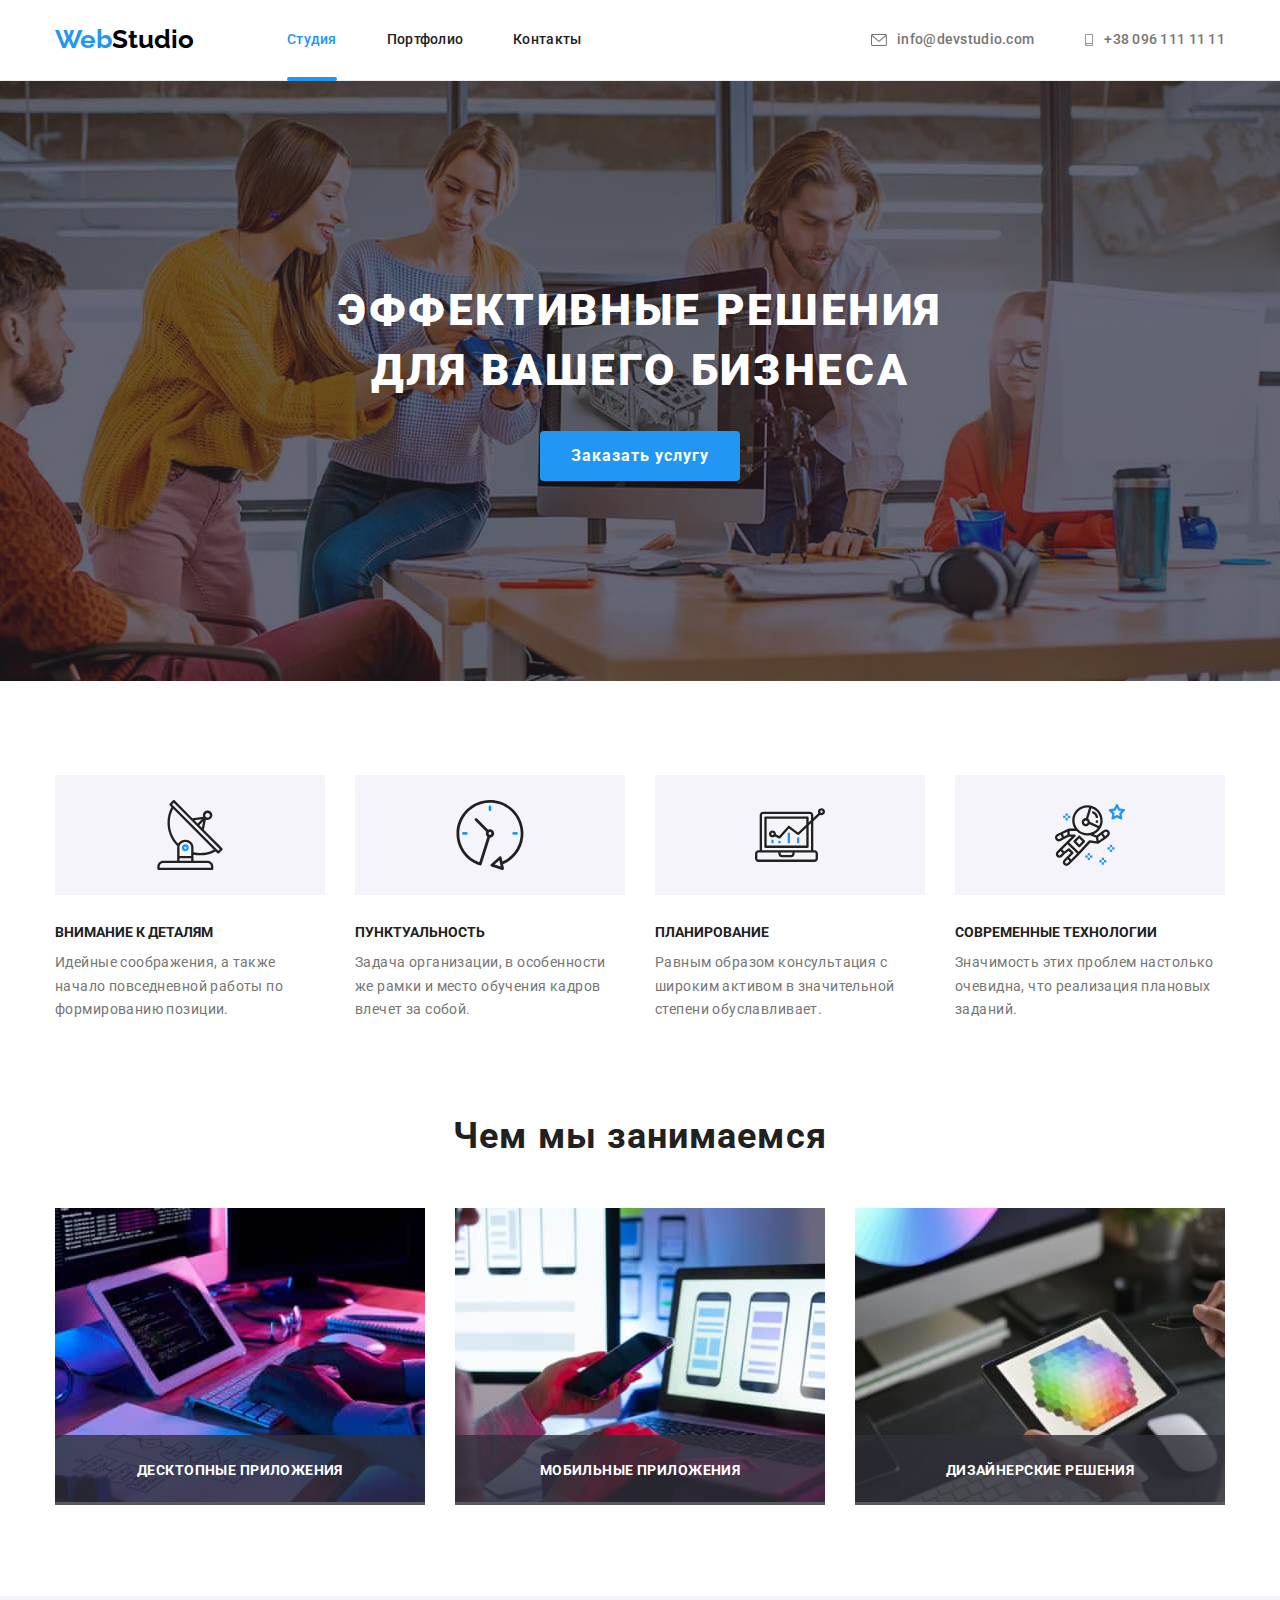
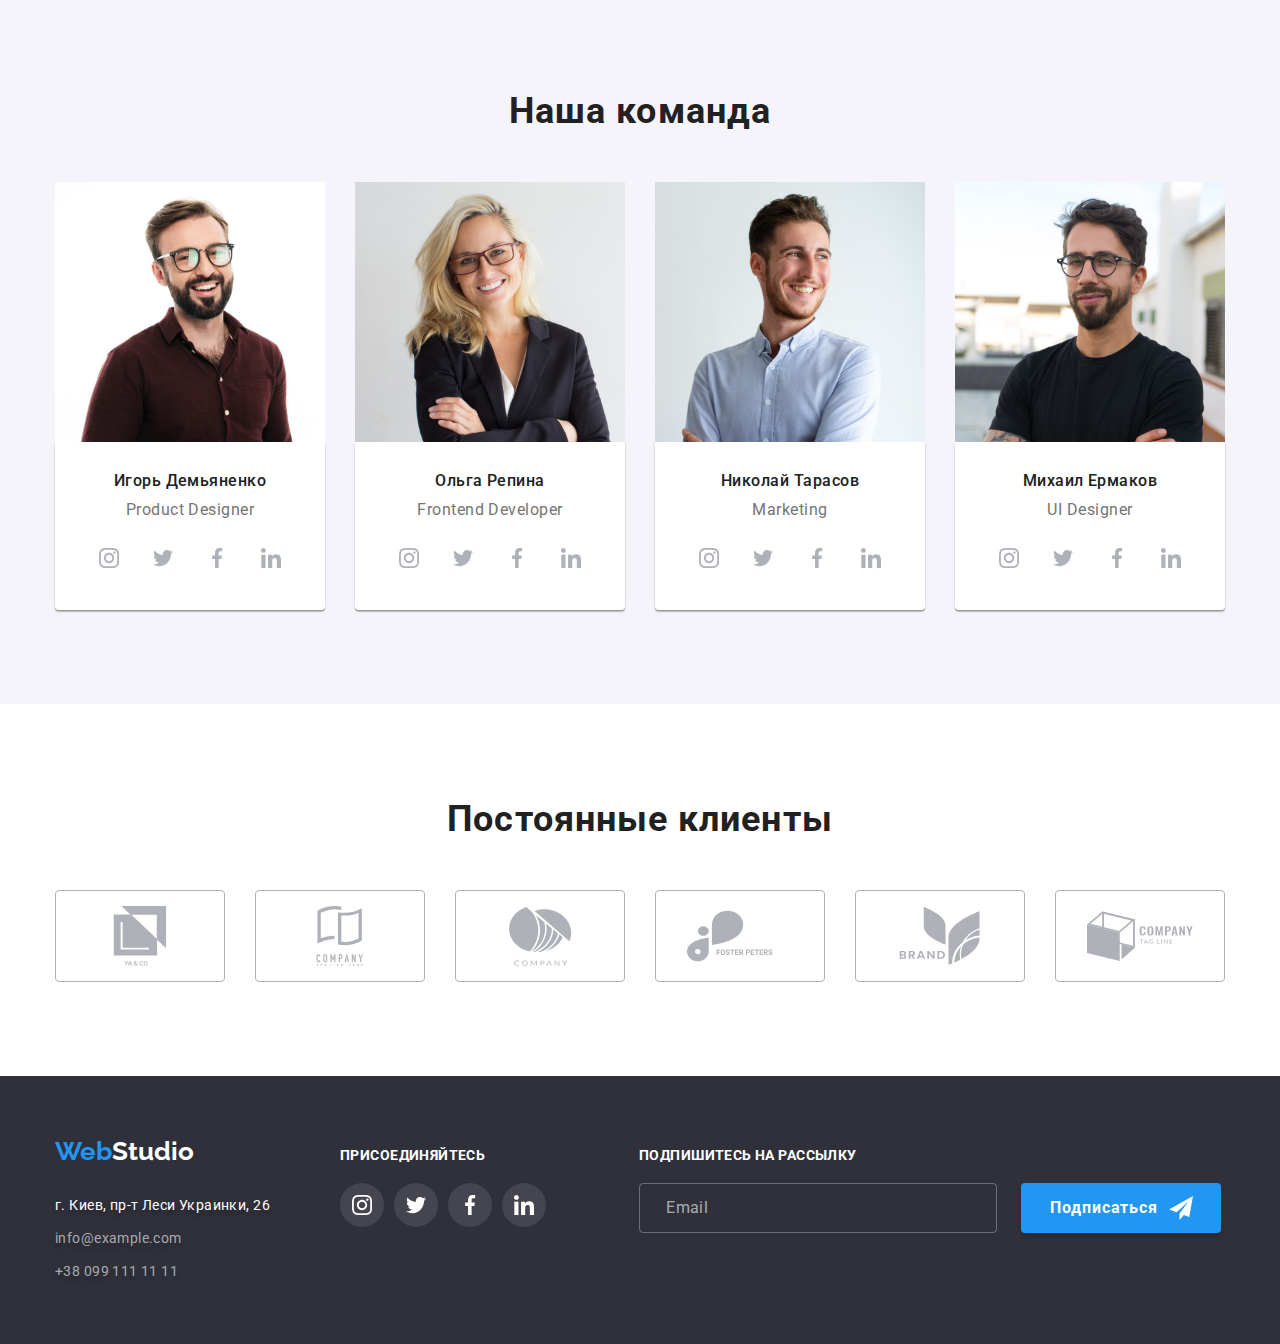
==== commit b2f480d9: "last" ====
--- a/index.html
+++ b/index.html
@@ -56,7 +56,7 @@
                 <h1 class="hero-header">Эффективные решения для вашего бизнеса</h1>
                 <button type="button" class="hero-btn"><span class="hero-btn-words" data-modal-open>Заказать услугу</span></button>
             </div>
-            <div class="backdrop" data-modal>
+            <div class="backdrop is-hidden" data-modal>
                 <div class="modal">
                     <button class="close-button" data-modal-close>
                         <img class="close-icon" src="./images/close.svg" alt="close" /> 
@@ -110,7 +110,8 @@
                     <svg class="checkbox-icon" width="11" height="8">
                         <use href="./images/icons.svg#icon-check"></use>
                     </svg>
-                   </span>Соглашаюсь с рассылкой и принимаю <span class="privacy-link"> Условия договора </span> </label>
+                   </span>Соглашаюсь с рассылкой и принимаю<a class="privacy-link" href="">Условия договора</a>
+                </label>
                   </div>
 
                   <button type="submit" class="modal-button"><span>Отправить</span></button>
@@ -420,6 +421,29 @@
                             </svg></a></li>
                 </ul>
             </div>
+
+            <div class="signup">
+            <p class="signup-title">Подпишитесь на рассылку</p>
+            
+            <input 
+            type="email" 
+            name="email" 
+            class="signup-input"
+            placeholder="Email" />
+
+            <button type="submit" class="signup-button">
+                <span class="signup-btn-wrd">
+                <span class="signup-btn-title">Подписаться</span>
+                <svg class="signup-icon" width="24" height="24">
+                <use href="./images/icons.svg#icon-icon-send">
+                </use>
+            </svg>
+                </span>
+            </button>
+
+
+            </div>
+
         </div>
     </footer>
     <script src="./js/modal.js"></script>
--- a/css/styles.css
+++ b/css/styles.css
@@ -37,23 +37,21 @@
     --main-background-color: rgba(255, 255, 255, 1);
     --second-background: rgba(245, 244, 250, 1);
     --logo-first-part-and-btn: rgba(33, 150, 243, 1);
+    --snd-part-logo: rgba(0, 0, 0, 1);
     --portfolio-card-background: rgba(238, 238, 238, 1);
     --social-icons-color: #AFB1B8;
-}
-
-
+    --ftr-and-hero-background: rgba(47, 48, 58, 1);
+}
 
 body {
     background-color: var(--main-background-color);
     color: var(--main-text-color);
-    font-family: Roboto, Raleway, sans-serif;
-}
-
+    font-family: 'Roboto', 'Raleway', sans-serif;
+}
 
 img {
     display: block;
 }
-
 
 .list {
     list-style: none;
@@ -75,21 +73,19 @@
     border-bottom: 1px solid #ECECEC;
 }
 
-
 /* logo */
 
 .fst-part-logo {
-    color: #2196F3
+    color: var(--logo-first-part-and-btn);
 }
 
 .sd-part-logo-hdr {
-    color: #000000
-}
-
+    color: var(--snd-part-logo);
+}
 
 .logo {
     text-decoration-line: none;
-    font-family: Raleway;
+    font-family: 'Raleway';
     font-weight: 700;
     font-size: 26px;
     line-height: 1.2;
@@ -107,7 +103,6 @@
     align-items: center;
     margin-left: 93px;
 }
-
 
 
 .site-nav .link {
@@ -124,7 +119,7 @@
 
 .site-nav .current {
     position: relative;
-    color: #2196F3;
+    color: var(--logo-first-part-and-btn);
 }
 
 .site-nav .current::after {
@@ -134,7 +129,7 @@
     width: 100%;
     height: 4px;
     
-    background: #2196F3;
+    background: var(--logo-first-part-and-btn);
     border-radius: 2px;
     border-bottom: 0;
     bottom: -1px;
@@ -151,14 +146,13 @@
 
 .site-nav a:hover,
 .site-nav a:focus {
-    color: #2196F3;
+    color: var(--logo-first-part-and-btn);
 }
 
 .nav {
     display: flex;
     align-items: center;
 }
-
 
 
 /* contacts */
@@ -174,7 +168,6 @@
     align-items: center;
     padding-top: 32px;
     padding-bottom: 32px;
-    
     color: var(--main-text-color);
     font-weight: 500;
     font-size: 14px;
@@ -185,11 +178,11 @@
 
 .link:hover,
 .link:focus {
-    color: #2196F3;
+    color: var(--logo-first-part-and-btn);
 }
 
 .link:hover .hdr-icons {
-    fill: #2196F3;
+    fill: var(--logo-first-part-and-btn);
 }
 
 .contacts .items {
@@ -219,7 +212,7 @@
 /* HERO section */
 
 .hero {
-    background-color: rgba(47, 48, 58, 1);
+    background-color: var(--ftr-and-hero-background);
     text-align: center;
     padding-top: 200px;
     padding-bottom: 200px;
@@ -249,12 +242,13 @@
 
 .hero-btn {
     box-sizing: border-box;
-    background-color: rgba(33, 150, 243, 1);
+    background-color: var(--logo-first-part-and-btn);
     width: 200px;
     height: 50px;
     margin-top: 30px;
     border-radius: 4px;
     box-shadow: 0px 4px 4px rgba(0, 0, 0, 0.15);
+    border: none;
 }
 
 .hero-btn:hover {
@@ -280,7 +274,6 @@
     opacity: 1;
     z-index: 1;
     background-color: rgba(0, 0, 0, 0.2);
-
     transition: opacity 250ms cubic-bezier(0.4, 0, 0.2, 1), visibility 250ms cubic-bezier(0.4, 0, 0.2, 1);
 }
 
@@ -291,7 +284,6 @@
 }
 
 .modal {
-    /* position: relative; */
     width: 528px;
     height: 581px;
     background: #FFFFFF;
@@ -301,14 +293,12 @@
     top: 50%;
     left: 50%;
     transform: translate(-50%, -50%);
-
     transition: transform 250ms cubic-bezier(0.4, 0, 0.2, 1),
         visibility 250ms cubic-bezier(0.4, 0, 0.2, 1);
 }
 
 
 .close-button {
-    /* position: absolute; */
     display: block;
     margin-left: auto;
     margin-right: 8px;
@@ -331,7 +321,6 @@
     letter-spacing: 0.03em;
     margin-bottom: 12px;
     
-    
     color: var(--second-text-color);
 }
 
@@ -341,8 +330,6 @@
     flex-direction: column;
     padding-left: 40px;
     padding-right: 40px;
-    /* padding-bottom: 40px;
-    padding-top: 40px; */
 }
 
 .modal-form-label {
@@ -368,7 +355,8 @@
 }
 
 .modal-form-input:focus + .modal-form-icons {
-    fill: #2196F3;
+    fill: var(--logo-first-part-and-btn);
+    transition: 250ms cubic-bezier(0.4, 0, 0.2, 1);
 }
 
 
@@ -389,8 +377,6 @@
     box-sizing: border-box;
     width: 100%;
     height: 120px;
-    /* padding-left: 42px;
-    padding-top: 12px; */
     border: 1px solid rgba(33, 33, 33, 0.2);
     border-radius: 4px;
 }
@@ -424,7 +410,6 @@
     line-height: 24px;
     letter-spacing: 0.03em;
     color: #757575;
-    /* margin-left: 8.38px; */
     display: flex;
     align-items: center;
 }
@@ -437,8 +422,9 @@
 line-height: 24px;
 letter-spacing: 0.03em;
 text-decoration-line: underline;
-
-color: #2196F3;
+display: block;
+margin-left: 3px;
+color: var(--logo-first-part-and-btn);
 }
 
 .checkbox-label .checkbox-empty {
@@ -457,8 +443,9 @@
 }
 
 .checkbox-input:checked + .checkbox-label .checkbox-empty {
-    background-color: #2196F3;
+    background-color: var(--logo-first-part-and-btn);
     border: none;
+    
 }
 
 .checkbox-input:checked+.checkbox-label .checkbox-empty .checkbox-icon {
@@ -472,11 +459,9 @@
 .modal-button {
     width: 200px;
     height: 50px;
-    background: #2196F3;
+    background: var(--logo-first-part-and-btn);
     box-shadow: 0px 4px 4px rgba(0, 0, 0, 0.15);
     border-radius: 4px;
-    /* margin-top: 30px; */
-    /* padding-bottom: 40px; */
     padding-top: 0;
     padding-left: 0;
     padding-right: 0;
@@ -487,26 +472,106 @@
 
 .modal-button:hover {
     background-color: #188CE8 ;
-}
-
-
+    transition: 250ms cubic-bezier(0.4, 0, 0.2, 1);
+}
 
 .modal-button span {
-    width: 89px;
-        height: 30px;
+width: 89px;
+height: 30px;
 font-family: 'Roboto';
 font-style: normal;
 font-weight: 700;
 font-size: 16px;
 line-height: 30px;
-/* display: flex;
-align-items: center;
-text-align: center; */
 letter-spacing: 0.06em;
 
 color: #FFFFFF;
 }
 
+.signup {
+    margin-left: 93px;
+}
+
+.signup-title {
+width: 219px;
+height: 16px;
+margin-bottom: 20px;
+
+    font-family: 'Roboto';
+    font-style: normal;
+    font-weight: 700;
+    font-size: 14px;
+    line-height: 16px;
+    letter-spacing: 0.03em;
+    text-transform: uppercase;
+
+    color: #FFFFFF;
+}
+
+.signup-button {
+width: 200px;
+    height: 50px;
+    margin-left: 20px;
+
+    background: var(--logo-first-part-and-btn);
+    box-shadow: 0px 4px 4px rgba(0, 0, 0, 0.15);
+    border-radius: 4px;
+    padding: 0;
+   border: none;
+}
+
+
+.signup-input::placeholder {
+    width: 47px;
+        height: 20px;
+        font-family: 'Roboto';
+        font-style: normal;
+        font-weight: 400;
+        font-size: 16px;
+        line-height: 20px;
+    
+        display: flex;
+        align-items: center;
+        letter-spacing: 0.03em;
+        padding-left: 16px;
+    
+        color: rgba(255, 255, 255, 0.6);
+}
+
+.signup-btn-title {
+    width: 109px;
+        height: 30px;
+       font-family: 'Roboto';
+        font-style: normal;
+        font-weight: 700;
+        font-size: 16px;
+        line-height: 30px;
+        text-align: center;
+        letter-spacing: 0.06em;
+    
+        color: #FFFFFF;
+}
+
+.signup-btn-wrd {
+    display: flex;
+    justify-content: center;
+    align-items: center;
+}
+
+.signup-input {
+  width: 358px;
+  height: 50px;
+  padding-left: 10px;
+  border: 1px solid rgba(255, 255, 255, 0.3);
+  filter: drop-shadow (0px 4px 4px rgba(0, 0, 0, 0.15));
+  border-radius: 4px;
+  background-color: transparent;
+}
+
+.signup-icon {
+  fill: #fff;
+  margin-left: 10px;
+}
 
 .spec {
     padding-top: 94px;
@@ -515,7 +580,7 @@
 
 
 .spec-title {
-    color: var(--second-text-color);
+   color: var(--second-text-color);
 }
 
 
@@ -763,7 +828,7 @@
 
 .client-links:hover,
 .client-links:focus {
-    border-color: rgba(33, 150, 243, 1);
+    border-color: var(--logo-first-part-and-btn);
 }
 
 .cl-logo {
@@ -772,12 +837,12 @@
 }
 
 .client-links:hover .cl-logo {
-    fill: #2196F3;
+    fill: var(--logo-first-part-and-btn);
 }
 
 .client-links:focus .cl-logo {
-    fill: #2196F3;
-    border-color: rgba(33, 150, 243, 1);
+    fill: var(--logo-first-part-and-btn);
+    border-color: var(--logo-first-part-and-btn);
 }
 
 
@@ -843,7 +908,7 @@
 
 .ftr-soc-li a:hover,
 .ftr-soc-li a:focus {
-    background-color: #2196F3;
+    background-color: var(--logo-first-part-and-btn);
     fill: #FFFFFF;
 }
 
@@ -872,7 +937,6 @@
 
 
 .address-ftr li {
-    /* margin-top: 9px; */
     margin-bottom: 9px;
 }
 
@@ -1021,8 +1085,7 @@
     height: 294px;
     top: 0;
     left: 0;
-    background: rgba(33, 150, 243, 0.9);
-        /* opacity: 0;  */    
+    background: var(--logo-first-part-and-btn);  
     transform: translateY(100%); 
     transition: 250ms cubic-bezier(0.4, 0, 0.2, 1);
 }   
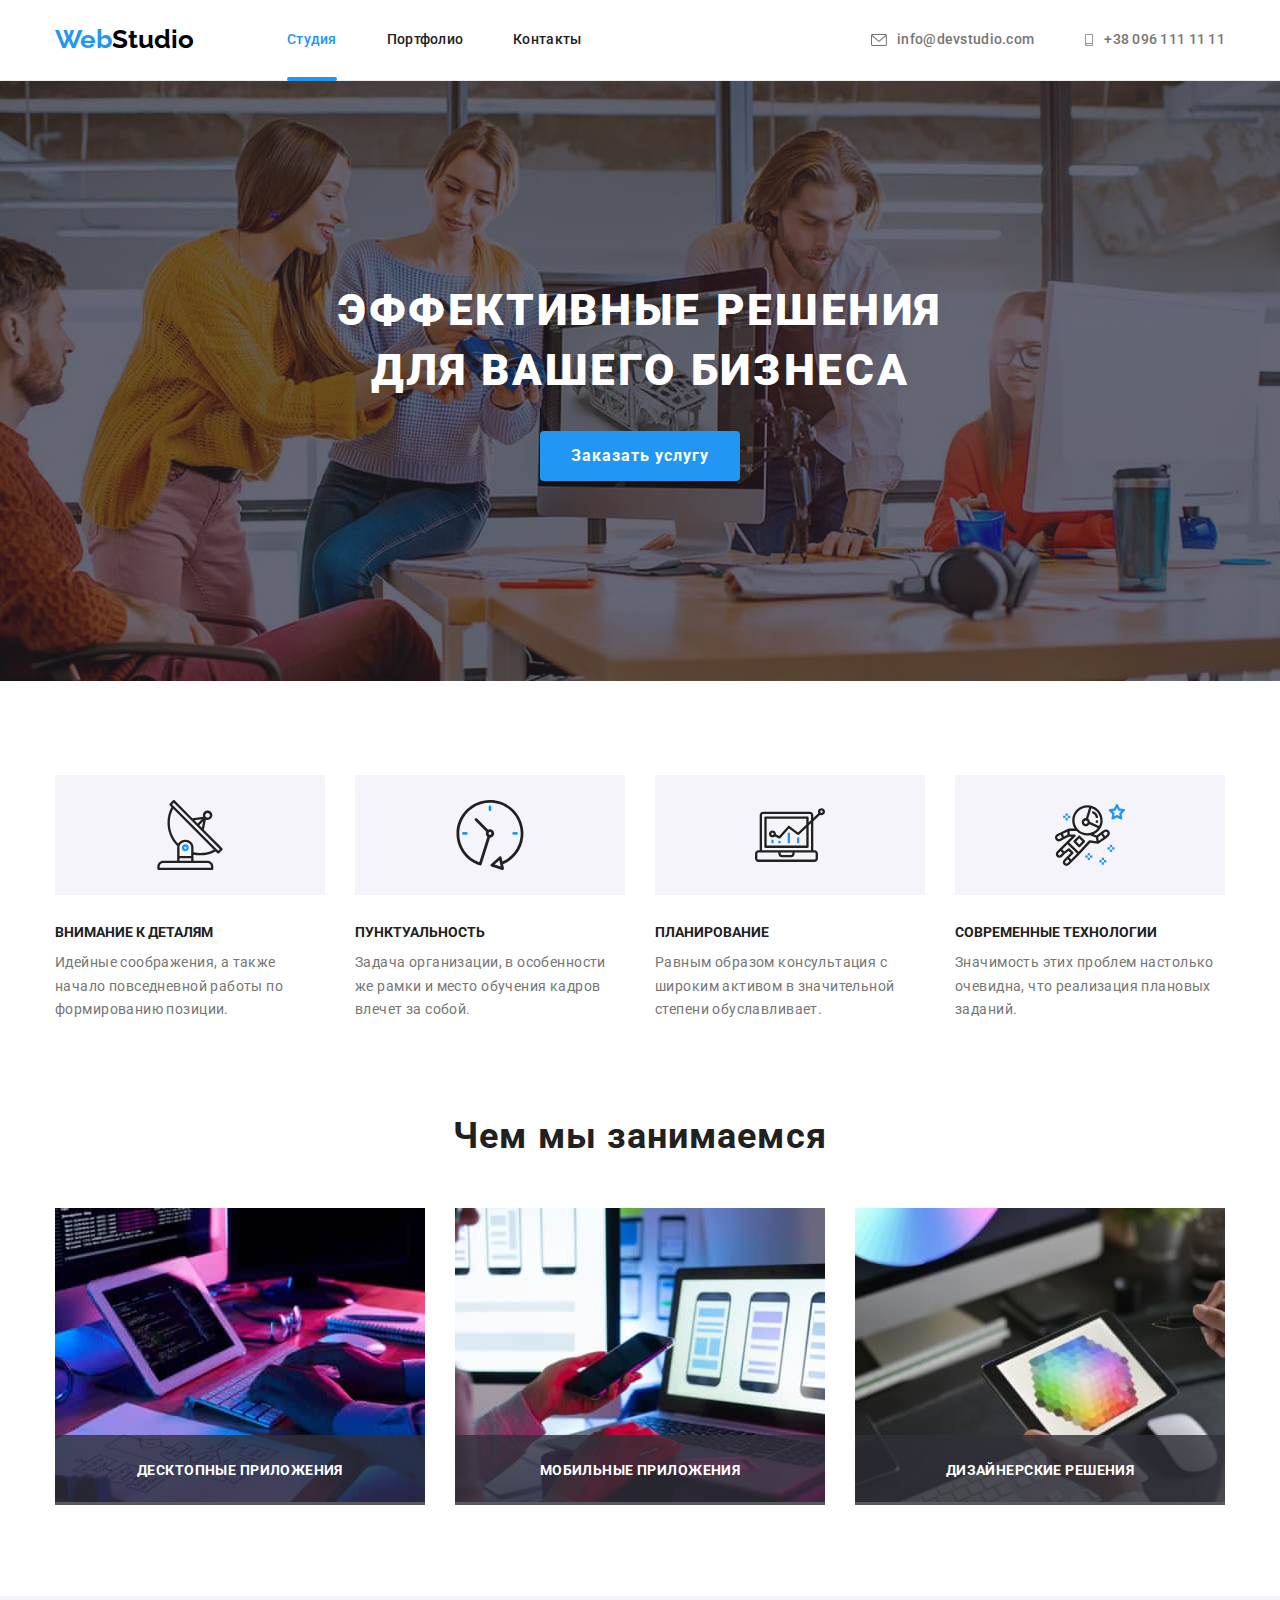
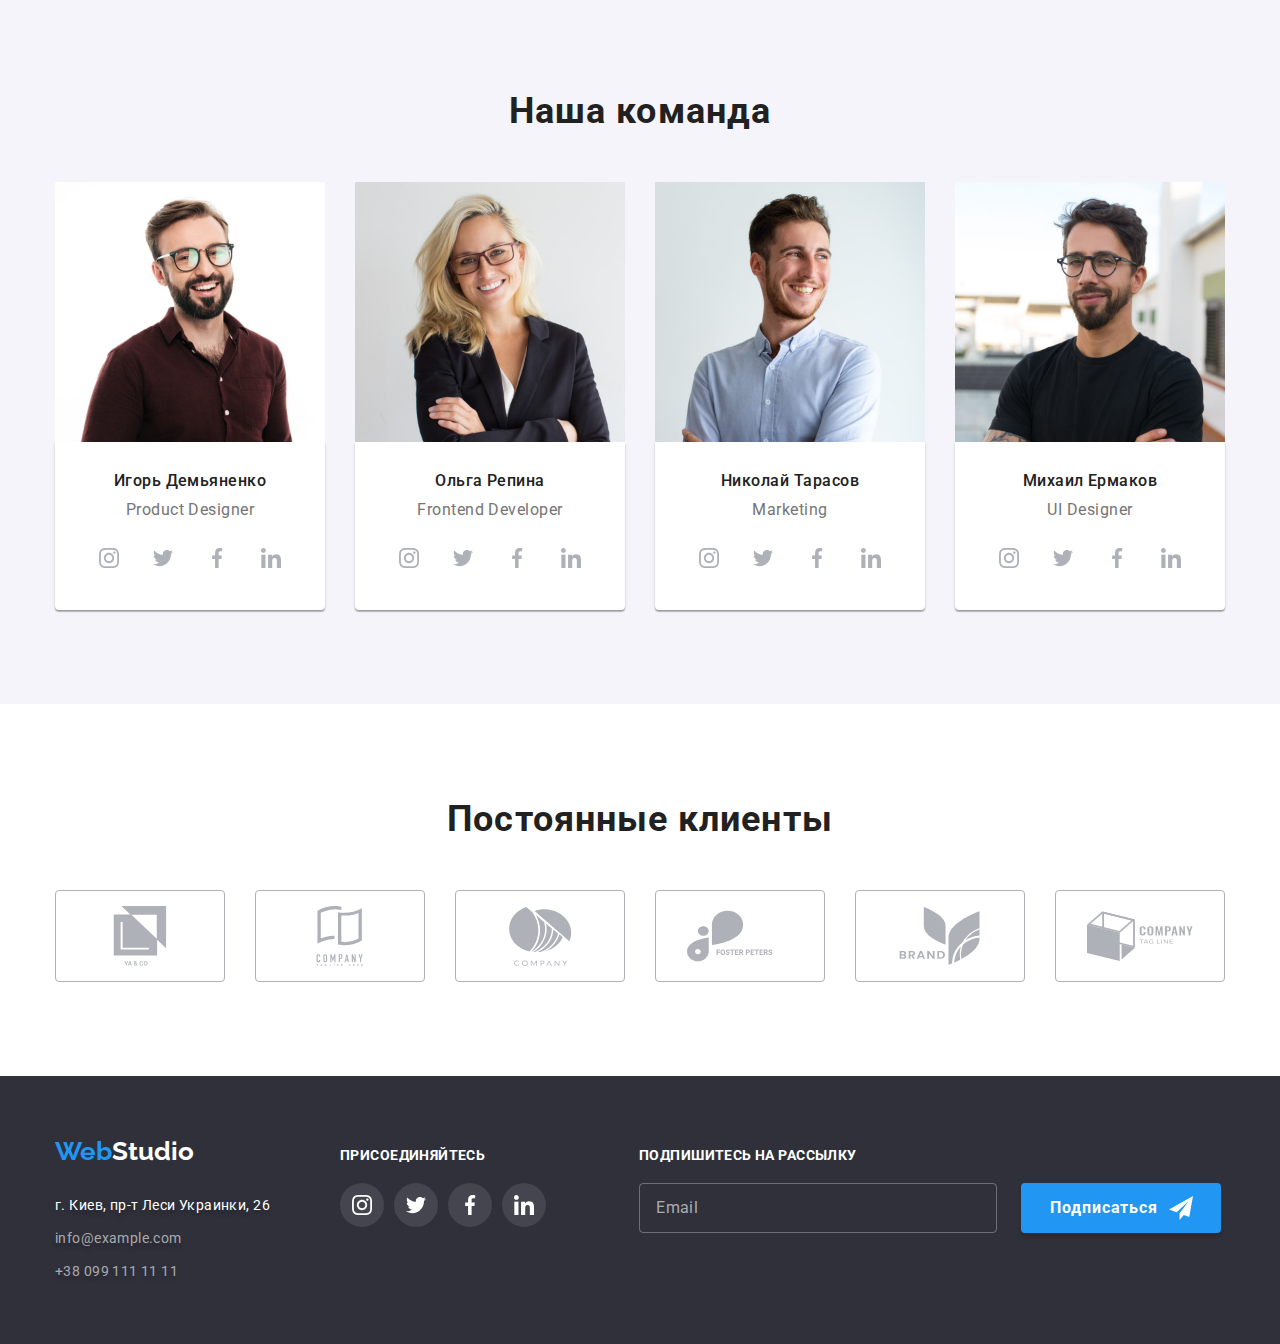
==== commit 218795ff: "edited" ====
--- a/index.html
+++ b/index.html
@@ -59,7 +59,9 @@
             <div class="backdrop is-hidden" data-modal>
                 <div class="modal">
                     <button class="close-button" data-modal-close>
-                        <img class="close-icon" src="./images/close.svg" alt="close" /> 
+                        <svg width="18" height="18" class="x-btn">
+                            <use href="./images/icons.svg#icon-close-x"</svg>
+                        <!-- <img class="close-icon" src="./images/close.svg" alt="close" />  -->
                 </button>
                <p class="modal-title">Оставьте свои данные, мы вам перезвоним</p>
                
--- a/css/styles.css
+++ b/css/styles.css
@@ -311,6 +311,20 @@
         visibility 250ms cubic-bezier(0.4, 0, 0.2, 1);
 }
 
+.x-btn {
+fill: rgba(0, 0, 0, 1);
+border-radius: 50%;
+border: 1px solid rgba(0, 0, 0, 0.1);
+padding: 6px;
+width: 30px;height: 30px;
+}
+
+.x-btn:hover {
+    fill: var(--logo-first-part-and-btn);
+    transition: 250ms cubic-bezier(0.4, 0, 0.2, 1);
+}
+
+
 .modal-title {
     font-family: 'Roboto';
     font-style: normal;
@@ -379,10 +393,11 @@
     height: 120px;
     border: 1px solid rgba(33, 33, 33, 0.2);
     border-radius: 4px;
+    padding-left: 16px;padding-top: 12px;
 }
 
 .textarea::placeholder {
-    padding: 12px 16px;
+    /* padding: 12px 16px; */
     font-family: 'Roboto';
     font-style: normal;
     font-weight: 400;
@@ -396,6 +411,8 @@
 .modal-checkbox {
     margin-top: 20px;
     margin-bottom: 30px;
+    margin-left: auto;
+    margin-right: auto;
     display: flex;
     align-items: center;
     justify-content: center;
@@ -533,7 +550,6 @@
         display: flex;
         align-items: center;
         letter-spacing: 0.03em;
-        padding-left: 16px;
     
         color: rgba(255, 255, 255, 0.6);
 }
@@ -561,11 +577,12 @@
 .signup-input {
   width: 358px;
   height: 50px;
-  padding-left: 10px;
+  padding-left: 16px;
   border: 1px solid rgba(255, 255, 255, 0.3);
   filter: drop-shadow (0px 4px 4px rgba(0, 0, 0, 0.15));
   border-radius: 4px;
   background-color: transparent;
+  color: rgba(255, 255, 255, 0.6);
 }
 
 .signup-icon {
